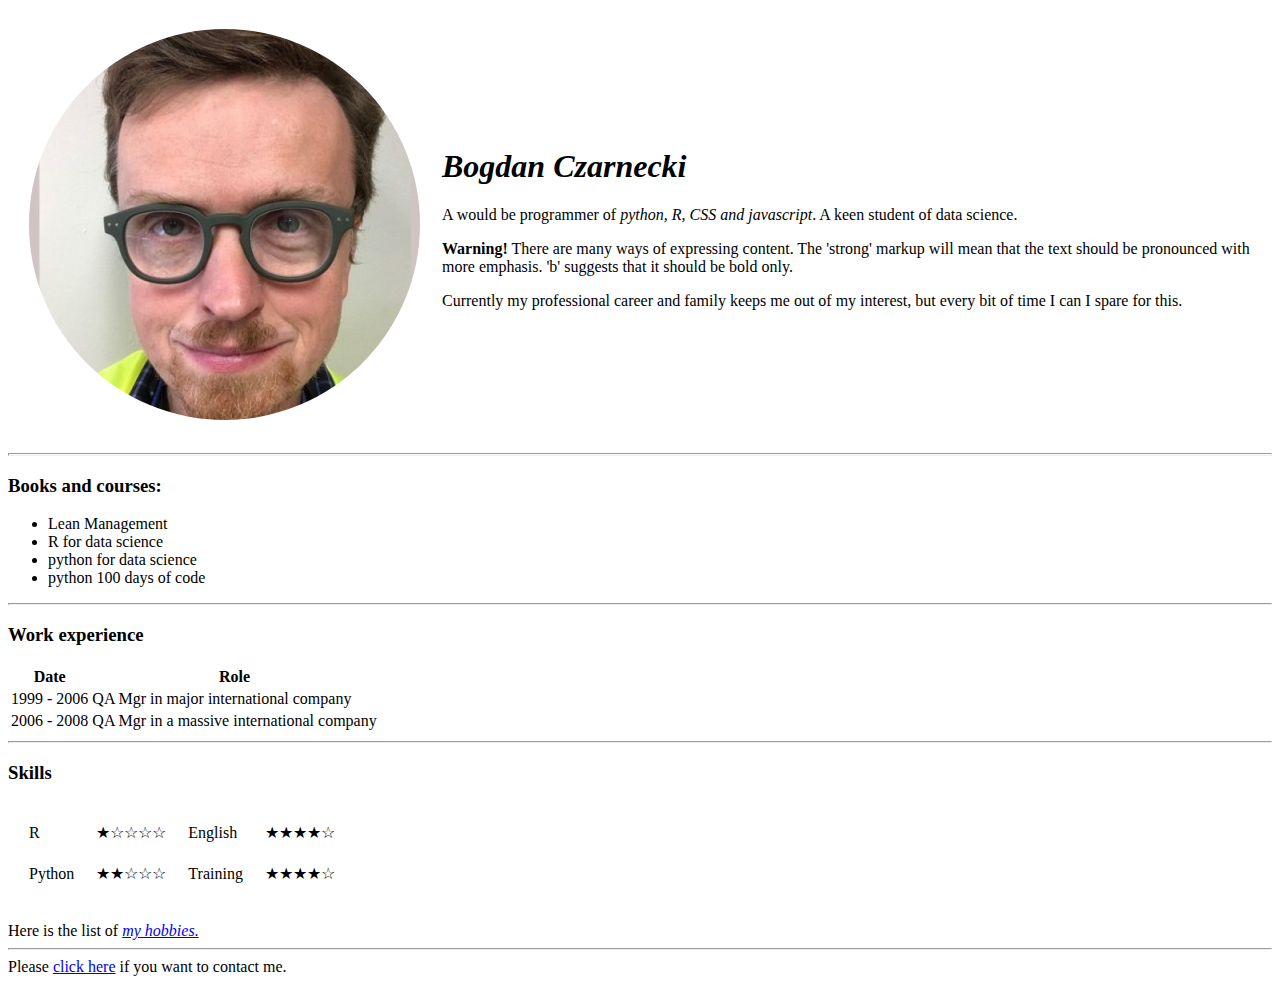
==== index.html @ d7d0b83f "Initial CV website files" ====
<!Doctype HTML>
<html>
    <head>
        <meta charset="UTF-8">
        <title>🌝Bogdan's web page</title>
    </head>
    <body>
        <table cellspacing="20">
            <tr>
                <td><img src="Bogdan.png" alt="Bogdan's profile picture"></td>
                <td>
                    <h1><em>Bogdan Czarnecki</em></h1>
                    <p>A would be programmer of <em>python, R, CSS and javascript</em>. A keen student of data science.</p>
                    <strong>Warning!</strong> There are many ways of expressing content. The 'strong' markup will mean that the text should
                    be pronounced with more emphasis. 'b' suggests that it should be bold only.
                    <p>Currently my professional career and family keeps me out of my interest, but every bit of time I can I spare for this.</p>
                </td>
            </tr>
        </table>
        <hr size="3">
        <h3>Books and courses:</h3>
        <ul>
            <li>Lean Management</li>
            <li>R for data science</li>
            <li>python for data science</li>
            <li>python 100 days of code</li>
        </ul>
        <hr>
        <h3>Work experience</h3>
        <table>
            <thead><th>Date</th><th>Role</th></thead>
            <tbody>
                <tr><td>1999 - 2006</td><td>QA Mgr in major international company</td></tr>
                <tr><td>2006 - 2008</td><td>QA Mgr in a massive international company</td></tr>
            </tbody>
        </table>
        <hr>
        <h3>Skills</h3>
        <table cellspacing="20">
            <tr>
                <td>R</td>
                <td>★☆☆☆☆</td>
                <td>English</td>
                <td>★★★★☆</td>

            </tr>
            <tr>
                <td>Python</td>
                <td>★★☆☆☆</td>
                <td>Training</td>
                <td>★★★★☆</td>
            </tr>

        </table>
        <br>
        Here is the list of <em><a href="hobbies.html">my hobbies.</a></em>
        <hr>
        Please <a href="contact.html">click here</a> if you want to contact me.
    </body>
</html>
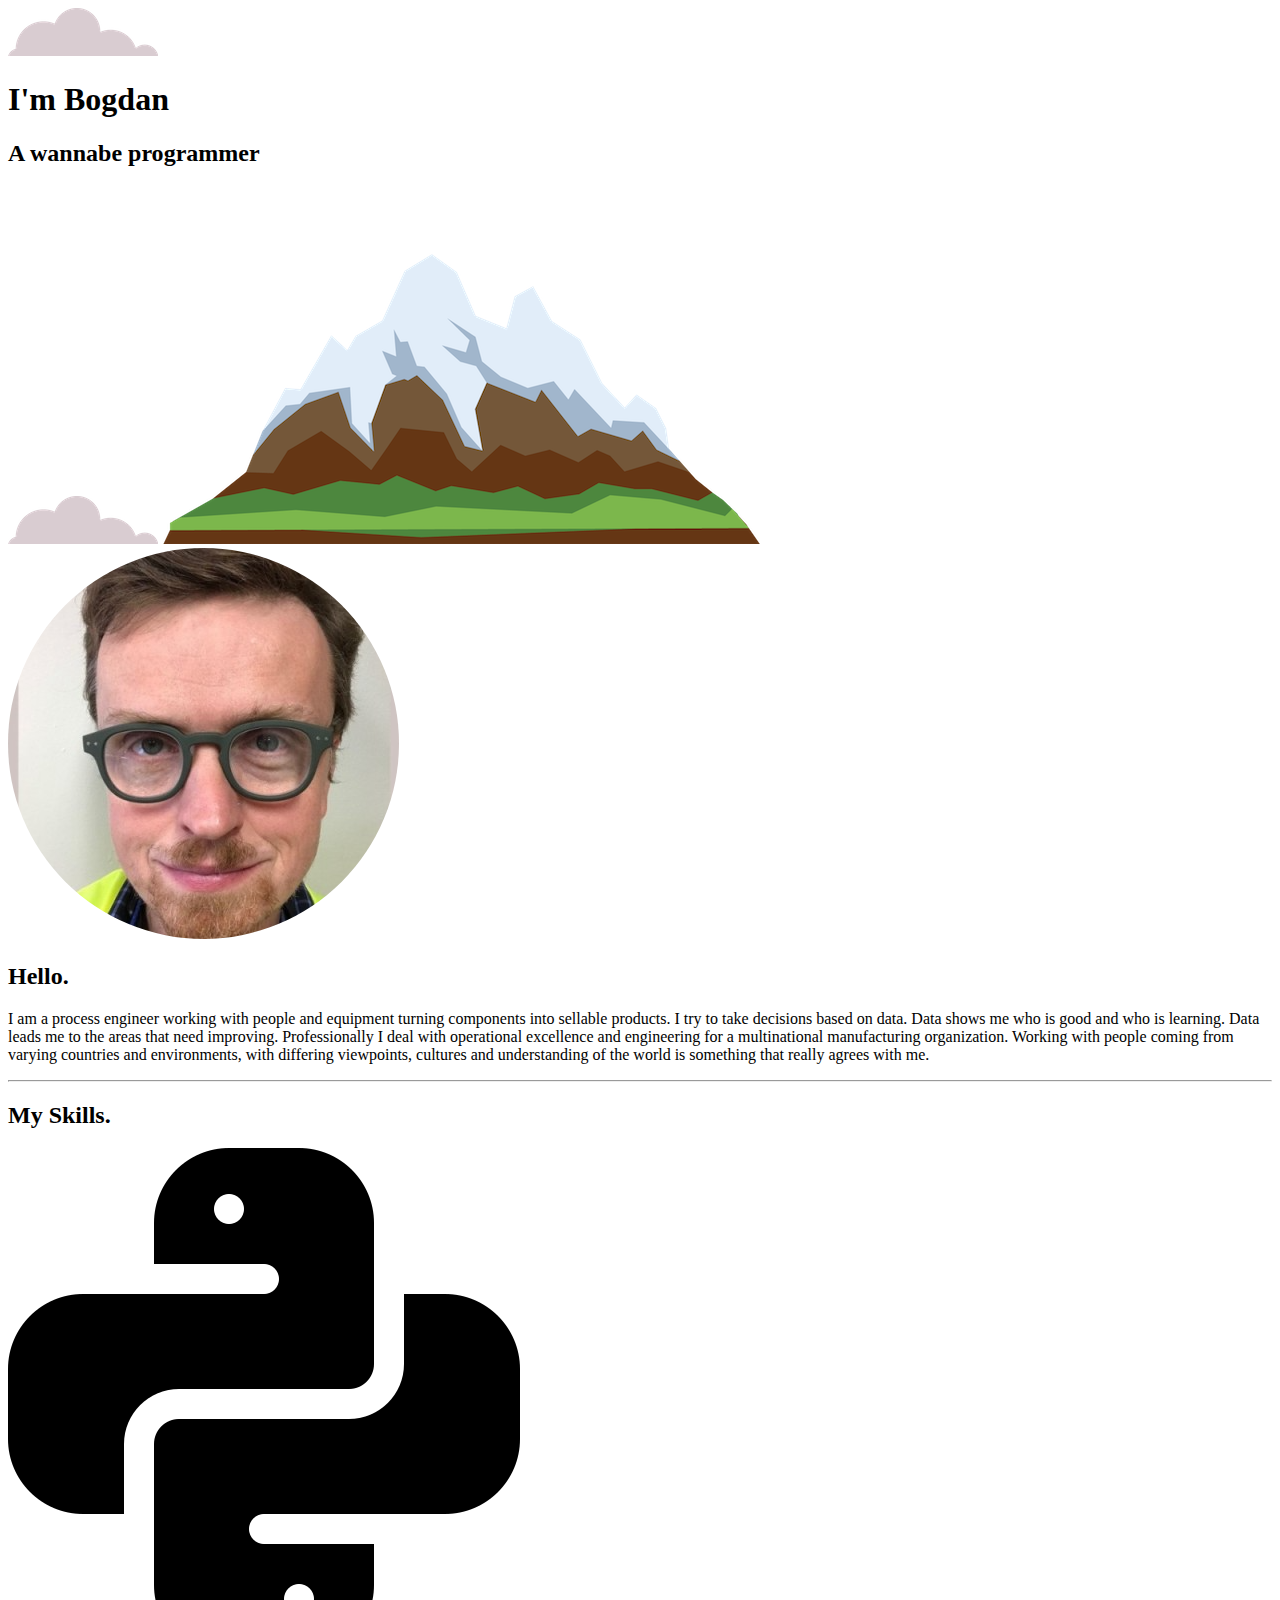
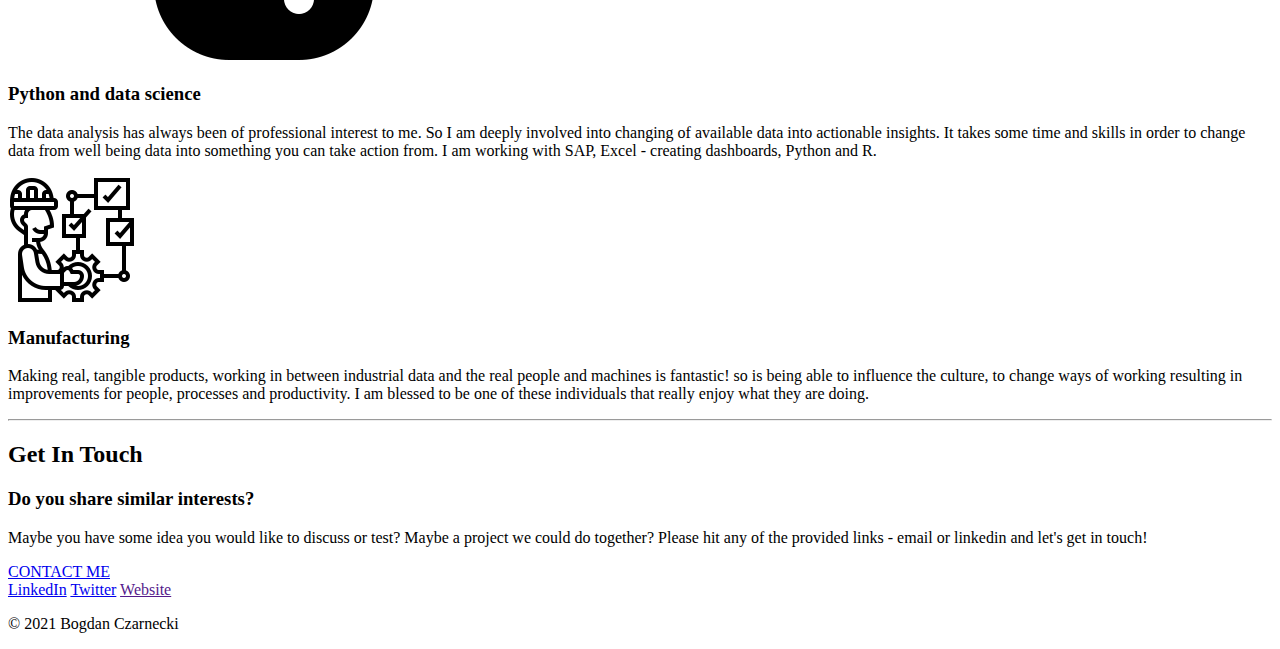
==== commit 7ea90215: "Add files via upload" ====
--- a/index.html
+++ b/index.html
@@ -1,60 +1,74 @@
-<!Doctype HTML>
-<html>
-    <head>
-        <meta charset="UTF-8">
-        <title>🌝Bogdan's web page</title>
-    </head>
-    <body>
-        <table cellspacing="20">
-            <tr>
-                <td><img src="Bogdan.png" alt="Bogdan's profile picture"></td>
-                <td>
-                    <h1><em>Bogdan Czarnecki</em></h1>
-                    <p>A would be programmer of <em>python, R, CSS and javascript</em>. A keen student of data science.</p>
-                    <strong>Warning!</strong> There are many ways of expressing content. The 'strong' markup will mean that the text should
-                    be pronounced with more emphasis. 'b' suggests that it should be bold only.
-                    <p>Currently my professional career and family keeps me out of my interest, but every bit of time I can I spare for this.</p>
-                </td>
-            </tr>
-        </table>
-        <hr size="3">
-        <h3>Books and courses:</h3>
-        <ul>
-            <li>Lean Management</li>
-            <li>R for data science</li>
-            <li>python for data science</li>
-            <li>python 100 days of code</li>
-        </ul>
-        <hr>
-        <h3>Work experience</h3>
-        <table>
-            <thead><th>Date</th><th>Role</th></thead>
-            <tbody>
-                <tr><td>1999 - 2006</td><td>QA Mgr in major international company</td></tr>
-                <tr><td>2006 - 2008</td><td>QA Mgr in a massive international company</td></tr>
-            </tbody>
-        </table>
-        <hr>
-        <h3>Skills</h3>
-        <table cellspacing="20">
-            <tr>
-                <td>R</td>
-                <td>★☆☆☆☆</td>
-                <td>English</td>
-                <td>★★★★☆</td>
+<!doctype html>
 
-            </tr>
-            <tr>
-                <td>Python</td>
-                <td>★★☆☆☆</td>
-                <td>Training</td>
-                <td>★★★★☆</td>
-            </tr>
+<html lang="en">
+<head>
+  <meta charset="utf-8">
 
-        </table>
-        <br>
-        Here is the list of <em><a href="hobbies.html">my hobbies.</a></em>
-        <hr>
-        Please <a href="contact.html">click here</a> if you want to contact me.
-    </body>
-</html>+  <title>Bogdan's personal page</title>
+  <meta name="description" content="The HTML5 Herald">
+  <meta name="author" content="SitePoint">
+
+  <link rel="stylesheet" type="text/css" href="css/styles.css">
+  <link rel="icon" href="magic_river.ico">
+  <link rel="stylesheet" href="https://fonts.googleapis.com/css2?family=Montserrat&family=Sacramento&family=Merriweather">
+</head>
+
+<body>
+  <div class="top_container">
+    <img class="top-cloud" src="images\cloud.png" alt="cloud-image">
+    <h1>I'm Bogdan</h1>
+    <h2 class="intro">A wannabe <span class="pro">pro</span>grammer</h2>
+    <img class="bottom-cloud" src="images\cloud.png" alt="cloud-image">
+    <img src="images\mountain.png" alt="mountain-image">
+  </div>
+<div class="middle-container">
+  <div class="profile">
+    <img class="personal-photo" src="images\Bogdan.png" alt="my-picture">
+    <h2>Hello.</h2>
+    <p class="intro">I am a process engineer working with people and equipment turning components into sellable products. I try to take
+      decisions based on data. Data shows me who is good and who is learning. Data leads me to the areas that need improving.
+      Professionally I deal with operational excellence and engineering for a multinational manufacturing organization.
+      Working with people coming from varying countries and environments, with differing viewpoints, cultures and understanding
+      of the world is something that really agrees with me.
+    </p>
+  </div>
+  <hr>
+  <div class="skills">
+    <h2>My Skills.</h2>
+    <div class="skill-row">
+      <img class="skill-icon" src="images\python.png" alt="skill-icon">
+      <h3>Python and data science</h3>
+      <p>The data analysis has always been of professional interest to me. So I am deeply involved into changing of
+        available data into actionable insights. It takes some time and skills in order to change data from well being data
+        into something you can take action from.
+        I am working with SAP, Excel - creating dashboards, Python and R.
+      </p>
+    </div>
+    <div class="skill-row">
+      <img class="skill-icon" src="images/manufacturing.png" alt="skill-icon">
+      <h3>Manufacturing</h3>
+      <p>Making real, tangible products, working in between industrial data and the real people and machines is fantastic!
+      so is being able to influence the culture, to change ways of working resulting in improvements for people, processes and
+      productivity. I am blessed to be one of these individuals that really enjoy what they are doing. </p>
+    </div>
+  </div>
+  <hr>
+  <div class="contact-me">
+    <h2>Get In Touch</h2>
+    <h3>Do you share similar interests?</h3>
+    <p class="contact-message">Maybe you have some idea you would like to discuss or test? Maybe a project we could do together? Please hit any
+    of the provided links - email or linkedin and let's get in touch!</p>
+    <a href="mailto:slightlyarrogant@gmail.com" class="BUTTON_CQU">CONTACT ME</a>
+  </div>
+</div>
+
+
+<div class="bottom-container">
+  <a class="footer-link" href="https://www.linkedin.com/in/bogdan-czarnecki-489140b2/">LinkedIn</a>
+  <a class="footer-link" href="https://twitter.com/">Twitter</a>
+  <a class="footer-link" href="">Website</a>
+  <p class="copyright">© 2021 Bogdan Czarnecki</p>
+
+</div>
+</body>
+</html>
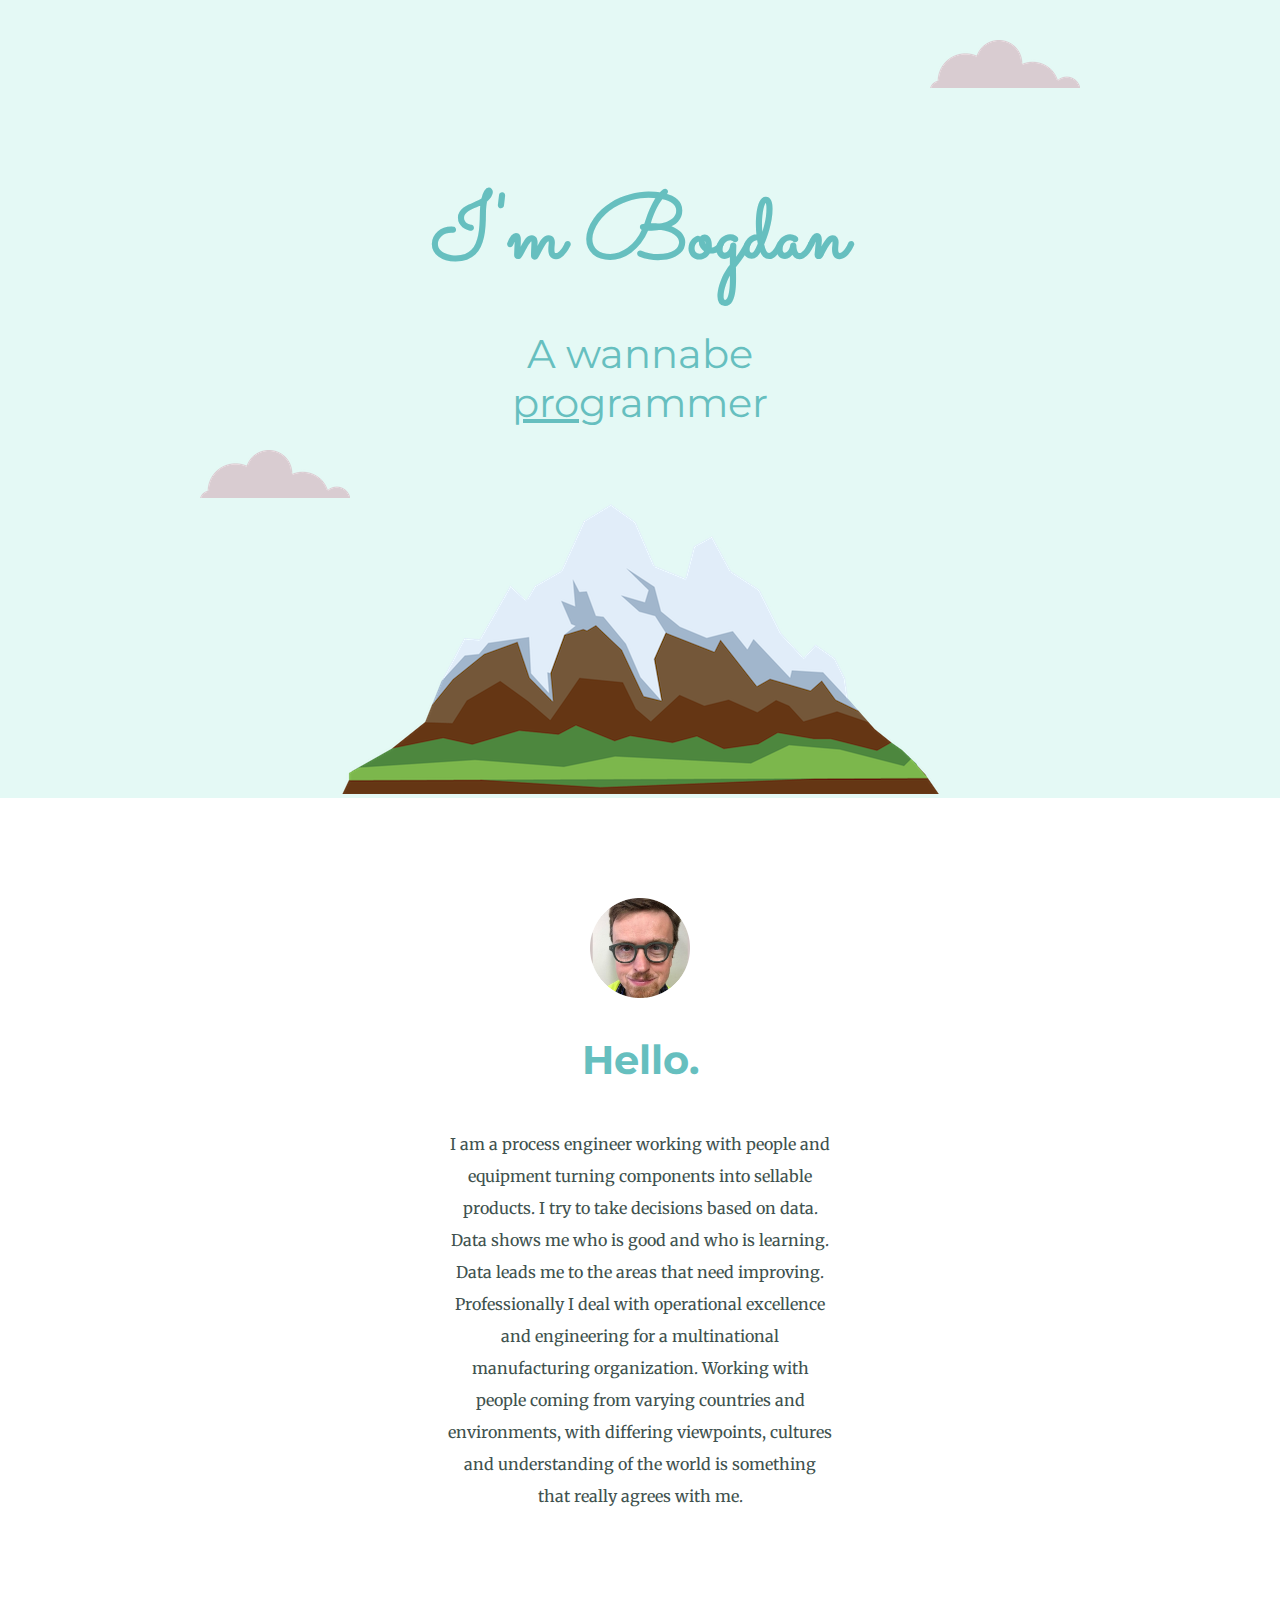
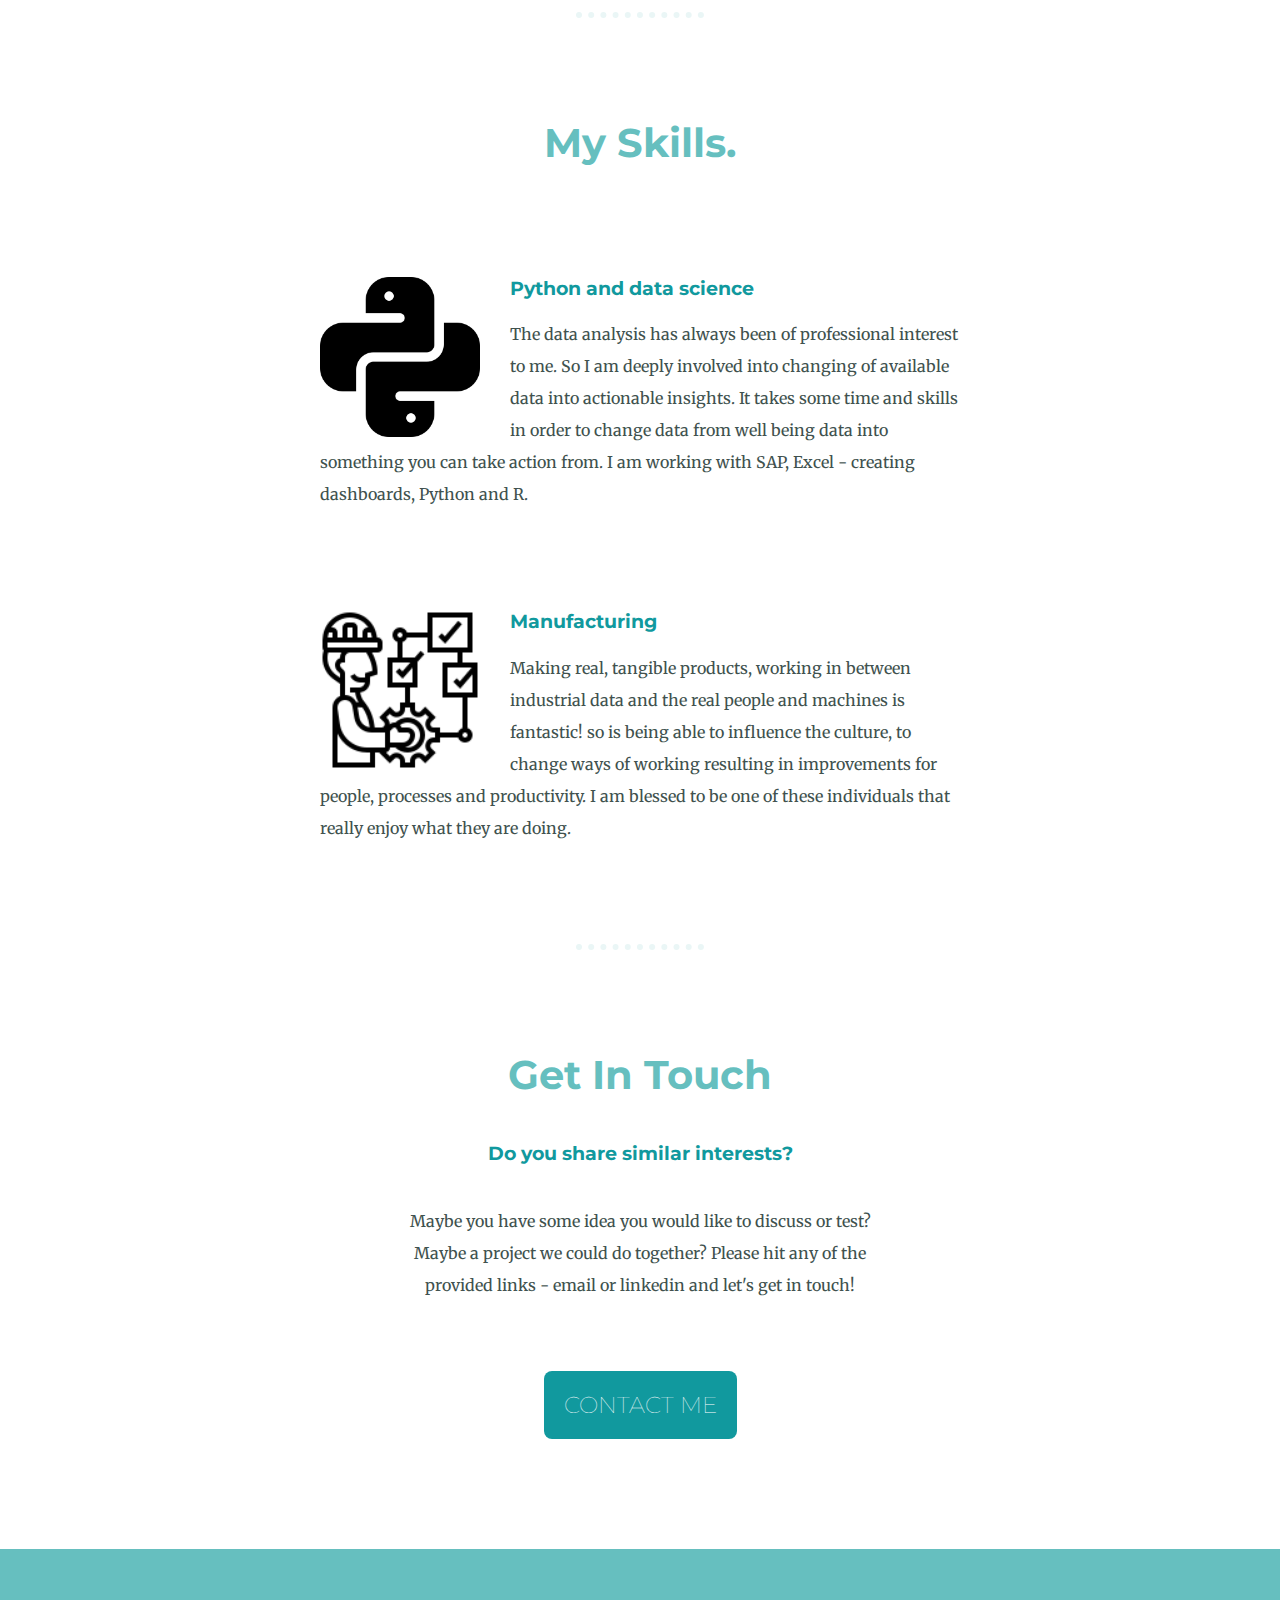
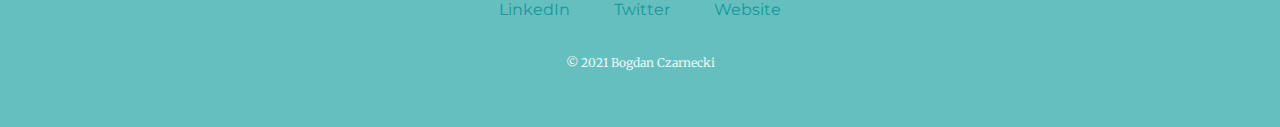
==== commit 729382ee: "Update index.html" ====
--- a/index.html
+++ b/index.html
@@ -5,10 +5,10 @@
   <meta charset="utf-8">
 
   <title>Bogdan's personal page</title>
-  <meta name="description" content="The HTML5 Herald">
+  <meta name="description" content="My CV">
   <meta name="author" content="SitePoint">
 
-  <link rel="stylesheet" type="text/css" href="css/styles.css">
+  <link rel="stylesheet" type="text/css" href="CSS\styles.css">
   <link rel="icon" href="magic_river.ico">
   <link rel="stylesheet" href="https://fonts.googleapis.com/css2?family=Montserrat&family=Sacramento&family=Merriweather">
 </head>
